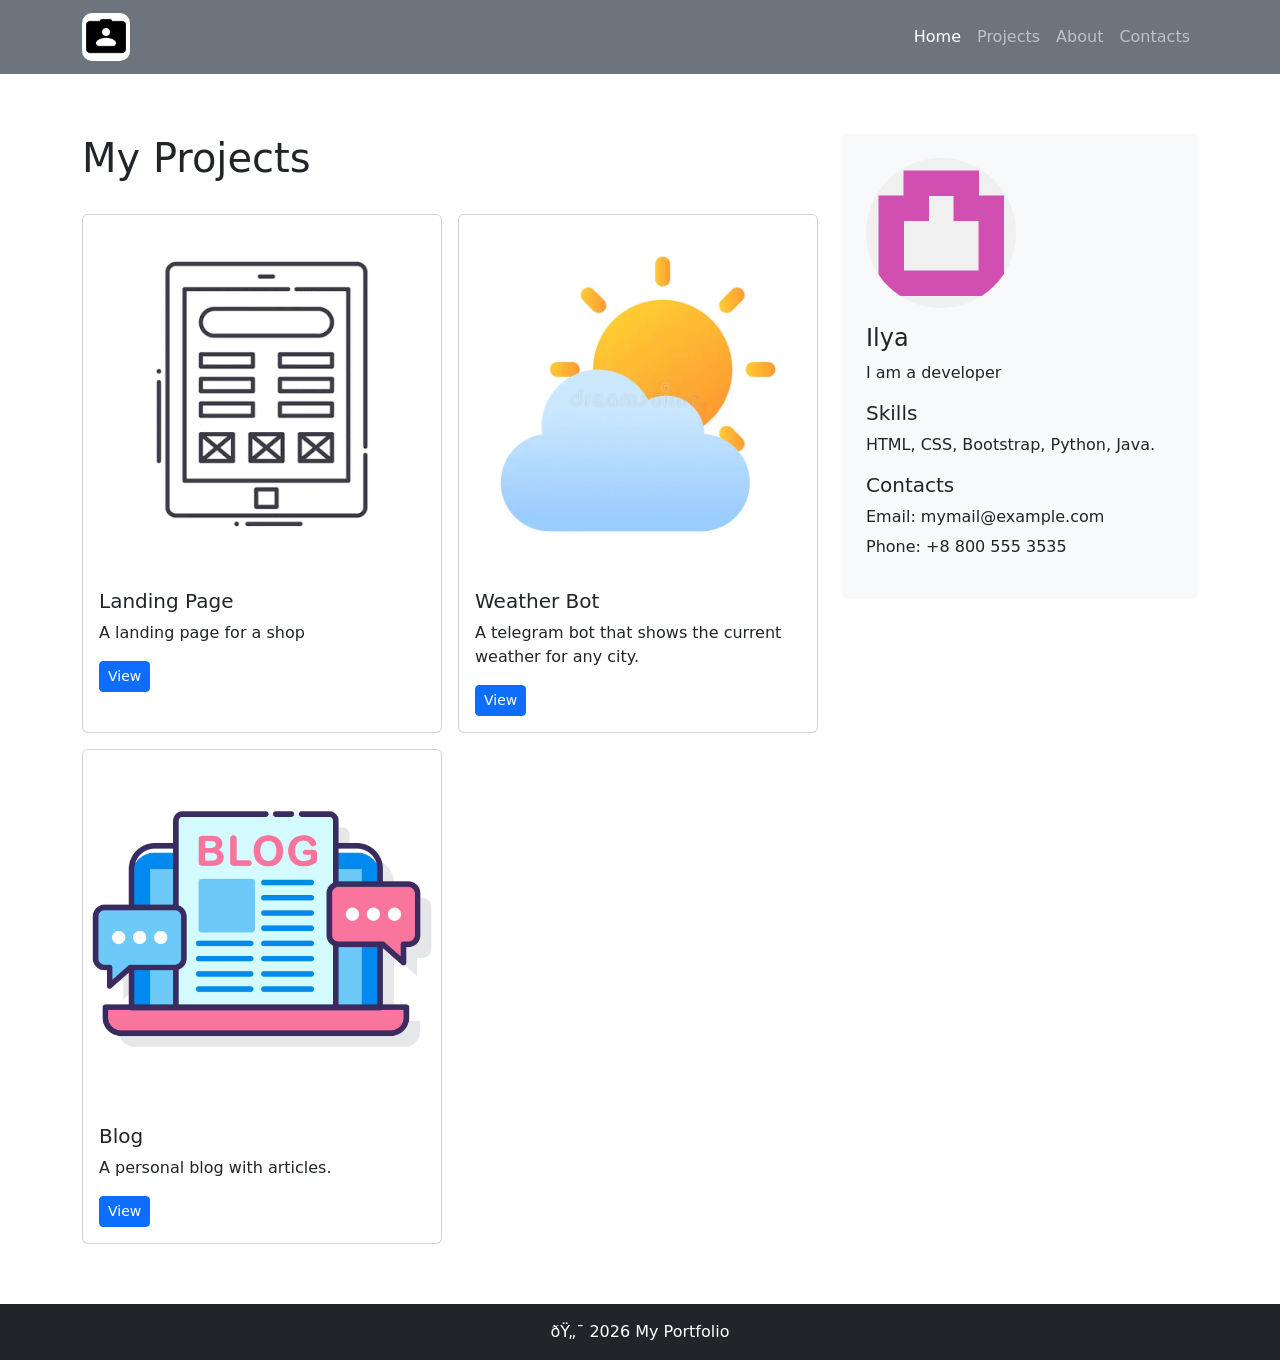
==== portfolio.html @ 4f7cf6f0 "feat: add a portfolio page" ====
<!DOCTYPE>
<html>

<head>
  <meta name="viewport" content="width=device-width, initial-scale=1.0">
  <link rel="stylesheet" href="portfolio.css">
  <title>My portfolio</title>
  <link href="https://cdn.jsdelivr.net/npm/bootstrap@5.3.8/dist/css/bootstrap.min.css" rel="stylesheet"
    integrity="sha384-sRIl4kxILFvY47J16cr9ZwB07vP4J8+LH7qKQnuqkuIAvNWLzeN8tE5YBujZqJLB" crossorigin="anonymous">
</head>

<body>
  <header class="sticky-top">
    <nav class="navbar navbar-expand-lg navbar-dark bg-secondary">
      <div class="container">
        <a class="navbar-brand" href="#">
          <img src="images/portfolio.jpg" alt="icon" id="icon">
        </a>
        <button class="navbar-toggler" type="button" data-bs-toggle="collapse" data-bs-target="#menu">
          <span class="navbar-toggler-icon"></span>
        </button>
        <div class="collapse navbar-collapse" id="menu">
          <ul class="navbar-nav ms-auto">
            <li class="nav-item"><a class="nav-link active" href="#">Home</a></li>
            <li class="nav-item"><a class="nav-link" href="#projects">Projects</a></li>
            <li class="nav-item"><a class="nav-link" href="#about">About</a></li>
            <li class="nav-item"><a class="nav-link" href="#contacts">Contacts</a></li>
          </ul>
        </div>
      </div>
    </nav>
  </header>

  <main class="container main-section">
    <div class="row g-4">
      <div class="col-12 col-lg-8" id="projects">
        <h1 class="page-title">My Projects</h1>
        <div class="row g-3">
          <div class="col-12 col-md-6">
            <div class="card h-100 project-card">
              <img src="images/image1.png" class="card-img-top" alt="Project 1">
              <div class="card-body">
                <h5 class="card-title">Landing Page</h5>
                <p class="card-text project-desc">A landing page for a shop
                </p>
                <a href="#" class="btn btn-primary btn-sm">View</a>
              </div>
            </div>
          </div>

          <div class="col-12 col-md-6">
            <div class="card h-100 project-card">
              <img src="images/image2.webp" class="card-img-top" alt="Project 2">
              <div class="card-body">
                <h5 class="card-title">Weather Bot</h5>
                <p class="card-text project-desc">A telegram bot that shows the current weather for any city.</p>
                <a href="#" class="btn btn-primary btn-sm">View</a>
              </div>
            </div>
          </div>

          <div class="col-12 col-md-6">
            <div class="card h-100 project-card">
              <img src="images/image3.jpg" class="card-img-top" alt="Project 4">
              <div class="card-body">
                <h5 class="card-title">Blog</h5>
                <p class="card-text project-desc">A personal blog with articles.</p>
                <a href="#" class="btn btn-primary btn-sm">View</a>
              </div>
            </div>
          </div>

        </div>
      </div>

      <div class="col-12 col-lg-4" id="about">
        <div class="sidebar p-4 bg-light rounded">
          <img src="images/avatar.png" class="rounded-circle mb-3 avatar" alt="My photo">
          <h4>Ilya</h4>
          <p>I am a developer</p>

          <div class="skills">
            <h5>Skills</h5>
            <p>HTML, CSS, Bootstrap, Python, Java.</p>
          </div>

          <h5 id="contacts">Contacts</h5>
          <ul class="list-unstyled contacts-list">
            <li>Email: mymail@example.com</li>
            <li>Phone: +8 800 555 3535</li>
          </ul>
        </div>
      </div>

    </div>
  </main>

  <footer class="bg-dark text-white text-center py-3">
    <p class="mb-0">🄯 2026 My Portfolio</p>
  </footer>

  <script src="https://cdn.jsdelivr.net/npm/bootstrap@5.3.8/dist/js/bootstrap.bundle.min.js"
    integrity="sha384-FKyoEForCGlyvwx9Hj09JcYn3nv7wiPVlz7YYwJrWVcXK/BmnVDxM+D2scQbITxI"
    crossorigin="anonymous"></script>
</body>

</html>
---- portfolio.css ----
body {
  display: flex;
  flex-direction: column;
  min-height: 100vh;
  background-color: #f5f6f8;
}

main {
  flex: 1;
}

.project-card {
  transition: transform 0.2s, box-shadow 0.2s;
}

.project-card:hover {
  transform: translateY(-4px);
  box-shadow: 0 6px 16px rgba(0, 0, 0, 0.12);
}

.sidebar {
  text-align: center;
}

.contacts-list li {
  margin-bottom: 6px;
}


body {
  font-size: 14px;
}

.page-title {
  font-size: 24px;
  margin-bottom: 16px;
}

.main-section {
  padding-top: 20px;
  padding-bottom: 20px;
}

.avatar {
  width: 100px;
}

footer p {
  font-size: 12px;
}

.project-desc,
.skills {
  display: none;
}

#icon {
  max-width: 48px;
  border-radius: 10px;
}

@media (min-width: 768px) {
  body {
    font-size: 16px;
  }

  .page-title {
    font-size: 32px;
    margin-bottom: 24px;
  }

  .main-section {
    padding-top: 40px;
    padding-bottom: 40px;
  }

  .avatar {
    width: 130px;
  }

  footer p {
    font-size: 14px;
  }

  .project-desc {
    display: block;
  }
}


@media (min-width: 992px) {
  body {
    font-size: 18px;
  }

  .page-title {
    font-size: 40px;
    margin-bottom: 32px;
  }

  .main-section {
    padding-top: 60px;
    padding-bottom: 60px;
  }

  .avatar {
    width: 150px;
  }

  footer p {
    font-size: 16px;
  }

  .skills {
    display: block;
  }

  .sidebar {
    position: sticky;
    top: 90px;
    text-align: left;
  }
}
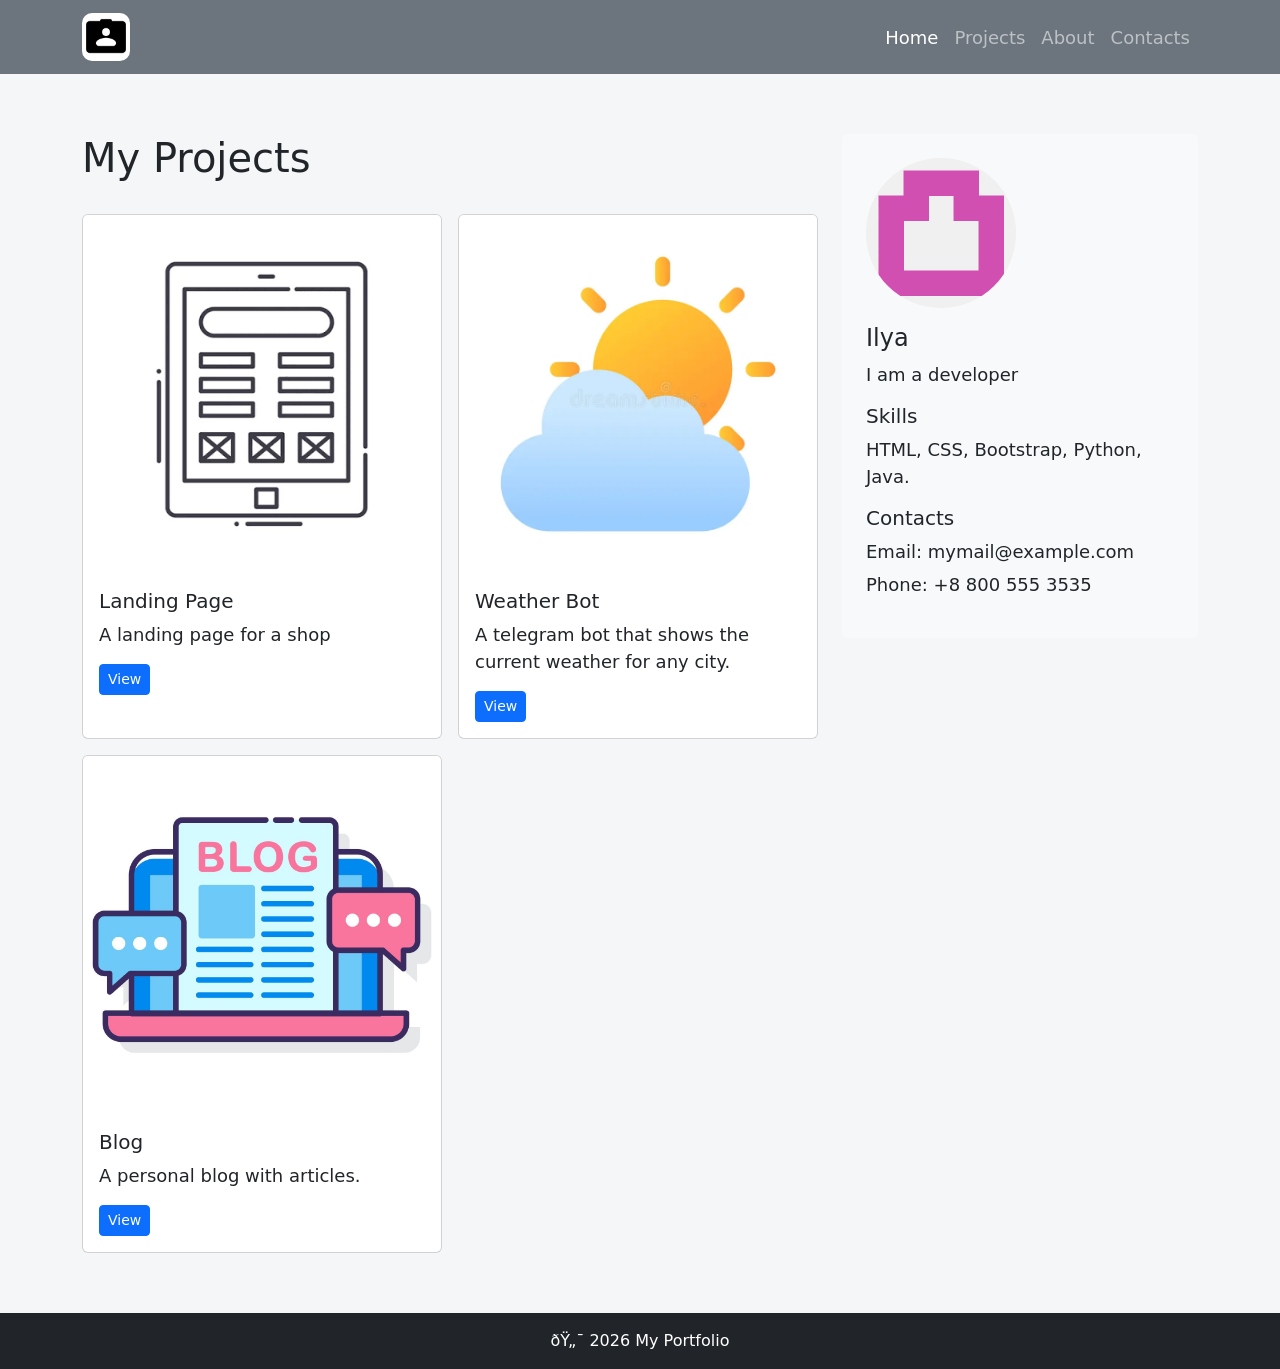
==== commit 13f6f4cf: "some changes" ====
--- a/portfolio.html
+++ b/portfolio.html
@@ -3,10 +3,10 @@
 
 <head>
   <meta name="viewport" content="width=device-width, initial-scale=1.0">
-  <link rel="stylesheet" href="portfolio.css">
   <title>My portfolio</title>
   <link href="https://cdn.jsdelivr.net/npm/bootstrap@5.3.8/dist/css/bootstrap.min.css" rel="stylesheet"
     integrity="sha384-sRIl4kxILFvY47J16cr9ZwB07vP4J8+LH7qKQnuqkuIAvNWLzeN8tE5YBujZqJLB" crossorigin="anonymous">
+  <link rel="stylesheet" href="portfolio.css">
 </head>
 
 <body>
@@ -21,7 +21,7 @@
         </button>
         <div class="collapse navbar-collapse" id="menu">
           <ul class="navbar-nav ms-auto">
-            <li class="nav-item"><a class="nav-link active" href="#">Home</a></li>
+            <li class="nav-item"><a class="nav-link active" href="index.html">Home</a></li>
             <li class="nav-item"><a class="nav-link" href="#projects">Projects</a></li>
             <li class="nav-item"><a class="nav-link" href="#about">About</a></li>
             <li class="nav-item"><a class="nav-link" href="#contacts">Contacts</a></li>
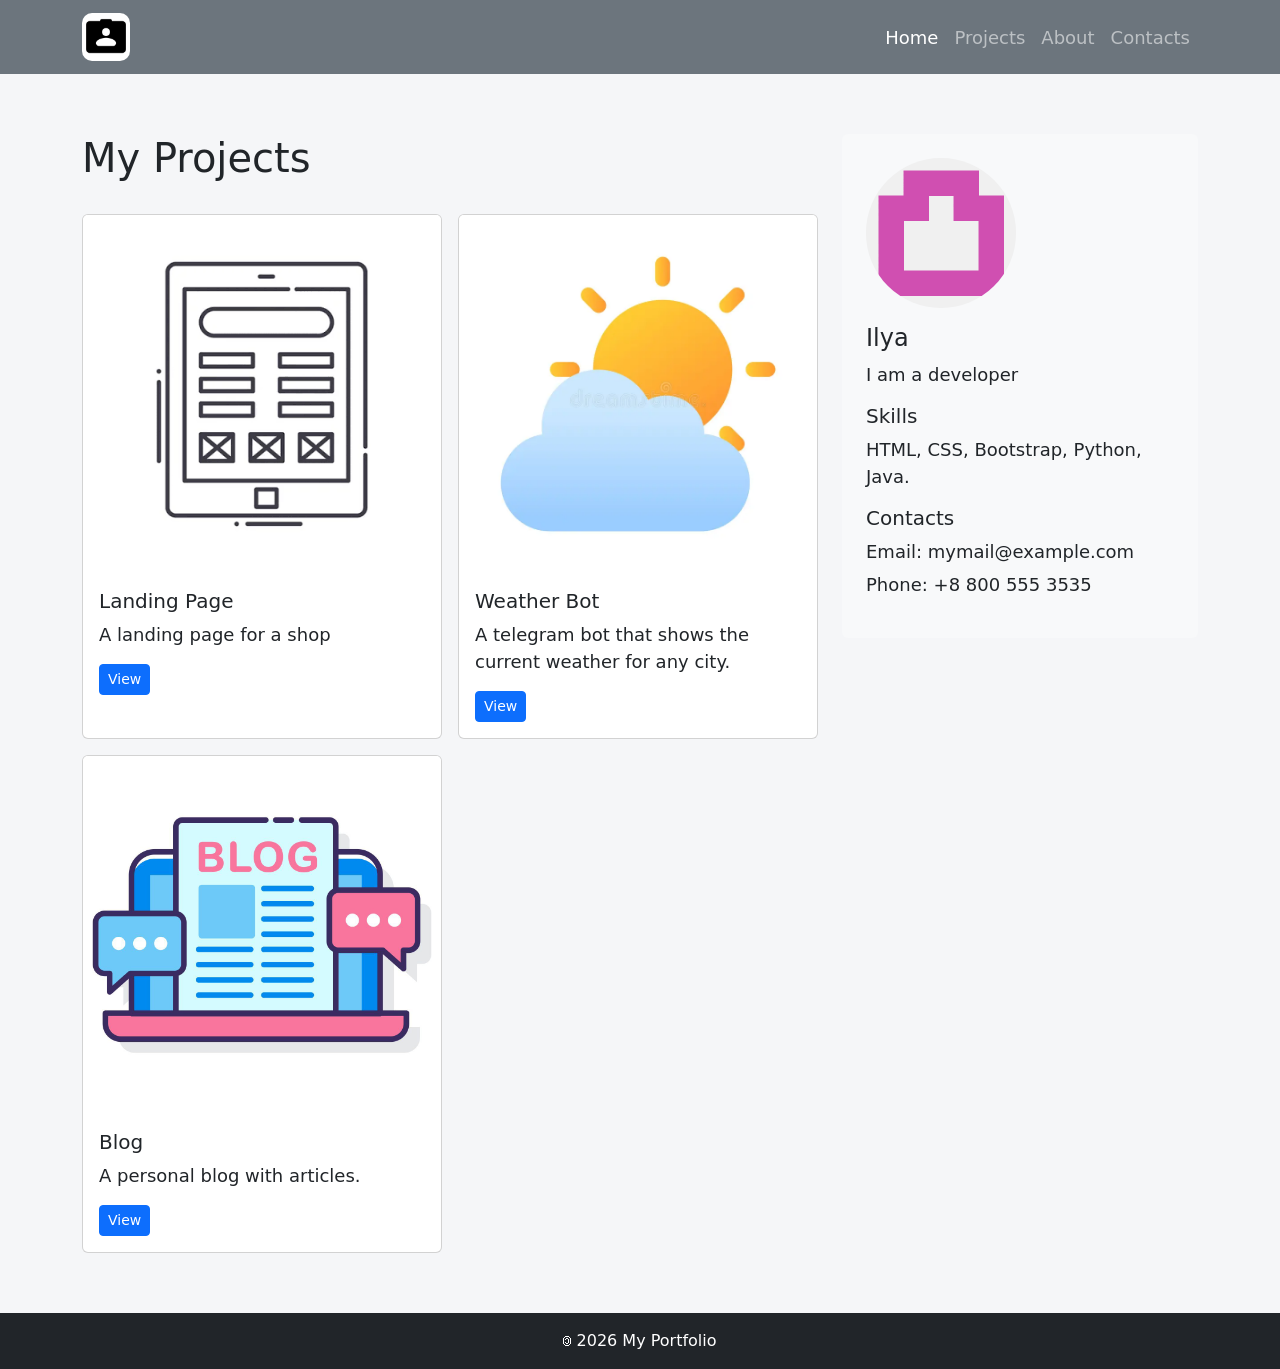
==== commit e77ae46b: "some changes 2" ====
--- a/portfolio.html
+++ b/portfolio.html
@@ -2,6 +2,7 @@
 <html>
 
 <head>
+  <meta charset="UTF-8">
   <meta name="viewport" content="width=device-width, initial-scale=1.0">
   <title>My portfolio</title>
   <link href="https://cdn.jsdelivr.net/npm/bootstrap@5.3.8/dist/css/bootstrap.min.css" rel="stylesheet"
